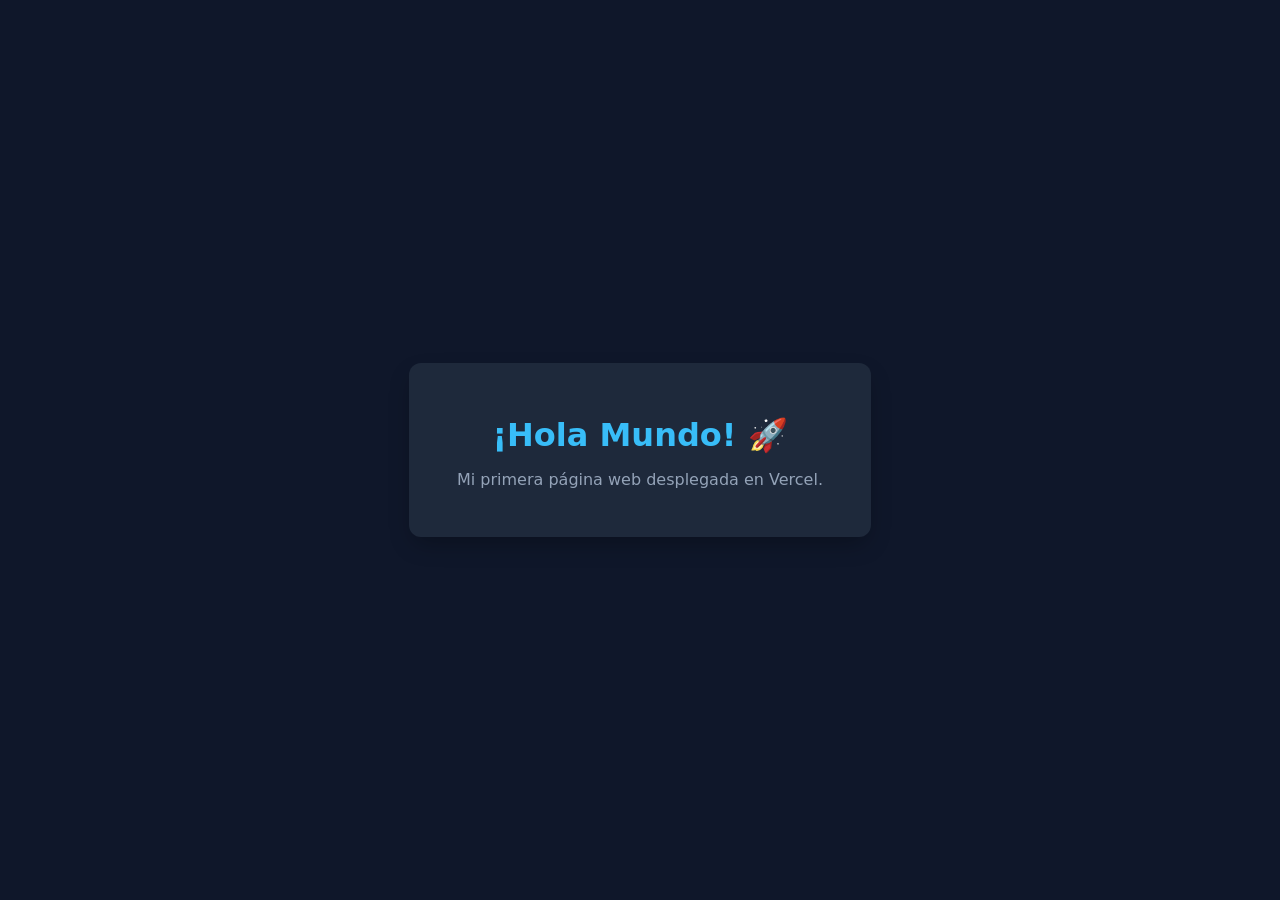
==== index.html @ d6199c5b "Index Add +" ====
<!DOCTYPE html>
<html lang="es">
<head>
    <meta charset="UTF-8">
    <meta name="viewport" content="width=device-width, initial-scale=1.0">
    <title>Mi Primer Hola Mundo</title>
    <style>
        body {
            font-family: system-ui, -apple-system, sans-serif;
            background-color: #0f172a;
            color: #f8fafc;
            display: flex;
            justify-content: center;
            align-items: center;
            height: 100vh;
            margin: 0;
        }
        .card {
            background-color: #1e293b;
            padding: 2rem 3rem;
            border-radius: 12px;
            box-shadow: 0 10px 25px -5px rgba(0, 0, 0, 0.3);
            text-align: center;
        }
        h1 {
            color: #38bdf8;
            margin-bottom: 0.5rem;
        }
        p {
            color: #94a3b8;
        }
    </style>
</head>
<body>
    <div class="card">
        <h1>¡Hola Mundo! 🚀</h1>
        <p>Mi primera página web desplegada en Vercel.</p>
    </div>
</body>
</html>
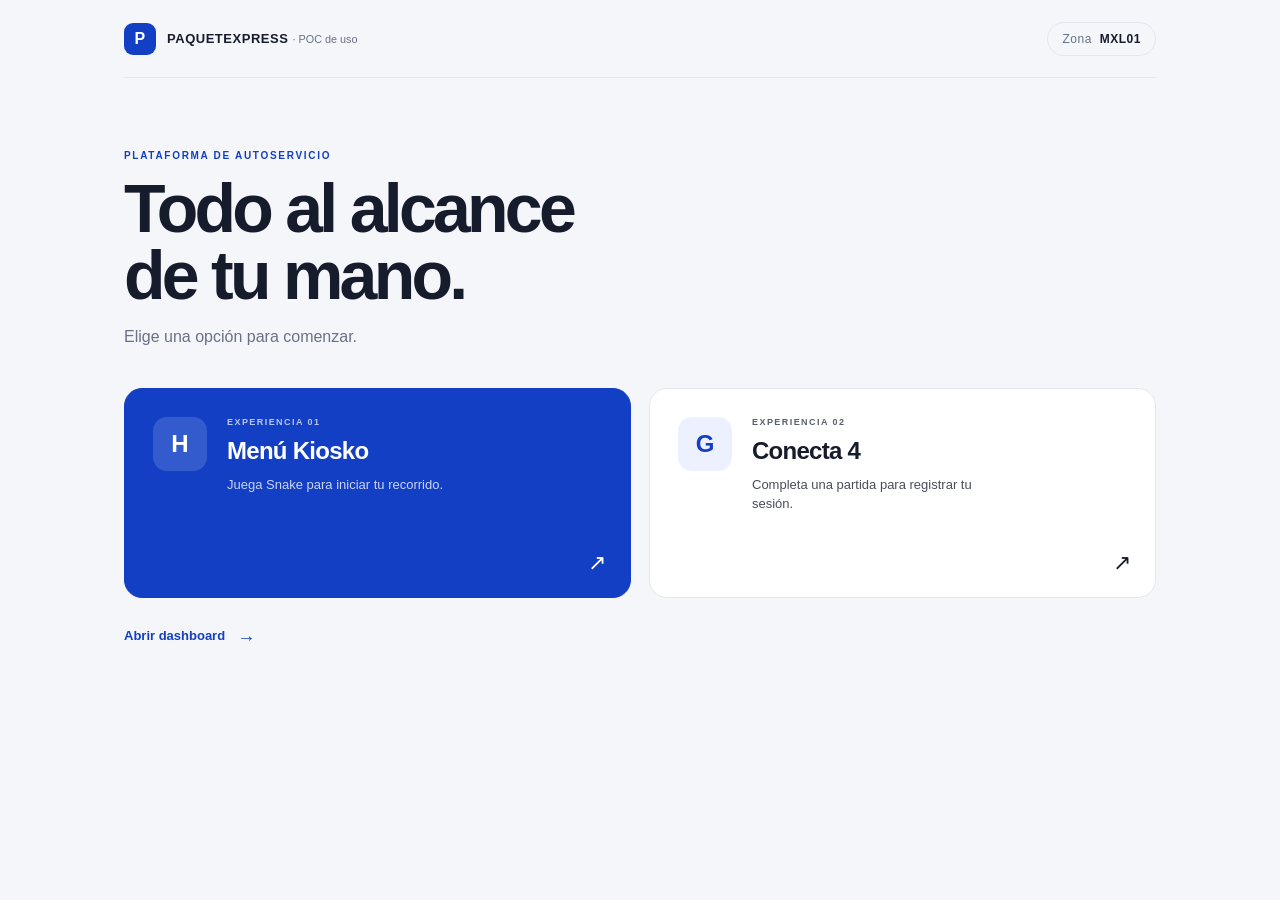
==== commit b68381de: "Add kiosk metrics proof of concept" ====
--- a/index.html
+++ b/index.html
@@ -1,40 +1,8 @@
-<!DOCTYPE html>
-<html lang="es">
-<head>
-    <meta charset="UTF-8">
-    <meta name="viewport" content="width=device-width, initial-scale=1.0">
-    <title>Mi Primer Hola Mundo</title>
-    <style>
-        body {
-            font-family: system-ui, -apple-system, sans-serif;
-            background-color: #0f172a;
-            color: #f8fafc;
-            display: flex;
-            justify-content: center;
-            align-items: center;
-            height: 100vh;
-            margin: 0;
-        }
-        .card {
-            background-color: #1e293b;
-            padding: 2rem 3rem;
-            border-radius: 12px;
-            box-shadow: 0 10px 25px -5px rgba(0, 0, 0, 0.3);
-            text-align: center;
-        }
-        h1 {
-            color: #38bdf8;
-            margin-bottom: 0.5rem;
-        }
-        p {
-            color: #94a3b8;
-        }
-    </style>
-</head>
-<body>
-    <div class="card">
-        <h1>¡Hola Mundo! 🚀</h1>
-        <p>Mi primera página web desplegada en Vercel.</p>
-    </div>
-</body>
-</html>+<!doctype html>
+<html lang="es"><head><meta charset="utf-8"><meta name="viewport" content="width=device-width,initial-scale=1"><title>Kiosko | POC</title><link rel="stylesheet" href="styles.css"></head>
+<body><div class="shell"><header class="top"><div class="brand"><span class="brand-mark">P</span><span>PAQUETEXPRESS <small>· POC de uso</small></span></div><span class="zone-pill">Zona <b id="zoneLabel">MXL01</b></span></header>
+<main><section id="home" class="view active"><div class="intro"><p class="eyebrow">PLATAFORMA DE AUTOSERVICIO</p><h1>Todo al alcance<br>de tu mano.</h1><p>Elige una opción para comenzar.</p></div><div class="choice-grid"><button class="choice hcm" data-platform="HCM"><span class="choice-icon">H</span><span class="choice-copy"><small>EXPERIENCIA 01</small><strong>Menú Kiosko</strong><span>Juega Snake para iniciar tu recorrido.</span></span><span class="arrow">↗</span></button><button class="choice gca" data-platform="GCA"><span class="choice-icon">G</span><span class="choice-copy"><small>EXPERIENCIA 02</small><strong>Conecta 4</strong><span>Completa una partida para registrar tu sesión.</span></span><span class="arrow">↗</span></button></div><a class="dashboard-link" href="dashboard.html">Abrir dashboard <span>→</span></a></section>
+<section id="gameView" class="view"><button id="backHome" class="back">← Volver al menú</button><div class="game-heading"><div><p class="eyebrow" id="gameEyebrow">HCM</p><h2 id="gameTitle">Snake</h2></div><div class="session-chip">Sesión <b id="elapsed">00:00</b></div></div><div class="game-layout"><div class="board-wrap"><canvas id="gameCanvas" width="480" height="360" aria-label="Área del juego"></canvas><div class="mobile-controls"><button data-dir="up">↑</button><div><button data-dir="left">←</button><button data-dir="down">↓</button><button data-dir="right">→</button></div></div></div><aside class="game-side"><h3 id="sideTitle">Snake</h3><p id="gameHelp">Usa las flechas o WASD. Come los puntos y evita chocar. La sesión termina cuando pierdes.</p><div class="score-box"><span>PUNTOS</span><b id="score">0</b></div><button id="restart" class="secondary-btn">Reiniciar partida</button><p class="privacy-note">Tu ID solo sirve para identificar el registro de la sesión.</p></aside></div></section>
+<section id="resultView" class="view"><div class="result-card"><div class="result-check">✓</div><p class="eyebrow">SESIÓN COMPLETADA</p><h2>¡Gracias por jugar!</h2><p>Tu sesión duró <strong id="finalDuration">—</strong>.</p><p class="capture-note">Esto no lo ve el usuario, solo se captura.</p><pre id="jsonResult"></pre><button id="toHome" class="primary-btn">Volver al menú</button></div></section></main>
+</div><dialog id="idDialog"><form method="dialog" id="idForm"><button class="dialog-close" value="cancel" aria-label="Cerrar">×</button><p class="eyebrow" id="dialogPlatform">INICIAR</p><h2>Ingresa tu ID</h2><p>Solo lo usaremos para identificar esta sesión.</p><label for="userId">ID de usuario</label><input id="userId" name="userId" autocomplete="off" required maxlength="40" placeholder="Ej. 57649"><button class="primary-btn" value="start">Empezar a jugar</button></form></dialog>
+<script src="app.js"></script></body></html>
--- a/styles.css
+++ b/styles.css
@@ -0,0 +1,2 @@
+:root{--blue:#123fc4;--ink:#171c2d;--muted:#697184;--paper:#f5f6fa;--line:#e4e7ef;--lime:#c7f36b}*{box-sizing:border-box}body{margin:0;background:var(--paper);color:var(--ink);font-family:Inter,"Segoe UI",Arial,sans-serif;min-height:100vh}.shell{max-width:1100px;margin:auto;padding:0 34px}.top{height:78px;display:flex;align-items:center;justify-content:space-between;border-bottom:1px solid var(--line);font-size:13px;font-weight:800;letter-spacing:.04em}.brand{display:flex;gap:11px;align-items:center}.brand-mark{height:32px;width:32px;display:grid;place-items:center;background:var(--blue);color:white;border-radius:9px;font-size:16px}.brand small{font-weight:500;color:var(--muted);letter-spacing:0}.zone-pill{border:1px solid var(--line);border-radius:30px;padding:9px 14px;color:var(--muted);font-size:12px;font-weight:500}.zone-pill b{color:var(--ink);margin-left:4px}.view{display:none}.view.active{display:block}#home{padding:72px 0}.intro{margin-bottom:42px}.eyebrow{color:var(--blue);font-size:10px;font-weight:800;letter-spacing:.17em;margin:0 0 14px}.intro h1{font-size:clamp(42px,6vw,68px);line-height:.99;letter-spacing:-.055em;margin:0 0 18px}.intro>p:last-child{color:var(--muted);font-size:16px}.choice-grid{display:grid;grid-template-columns:1fr 1fr;gap:18px}.choice{position:relative;text-align:left;min-height:210px;padding:28px;border:1px solid var(--line);border-radius:18px;display:flex;align-items:flex-start;gap:20px;cursor:pointer;transition:.2s;background:white;color:var(--ink)}.choice:hover{transform:translateY(-4px);box-shadow:0 16px 36px #202d5718}.choice.hcm{background:var(--blue);color:white;border-color:var(--blue)}.choice.gca{background:#fff}.choice-icon{width:54px;height:54px;display:grid;place-items:center;background:#ffffff25;border-radius:14px;font-size:24px;font-weight:800}.gca .choice-icon{background:#edf1ff;color:var(--blue)}.choice-copy{display:grid;gap:10px}.choice-copy small{font-size:9px;letter-spacing:.16em;opacity:.7;font-weight:700}.choice-copy strong{font-size:24px;letter-spacing:-.03em}.choice-copy>span{font-size:13px;opacity:.78;max-width:240px;line-height:1.5}.arrow{position:absolute;right:24px;bottom:21px;font-size:22px}.dashboard-link{display:inline-flex;gap:12px;margin-top:30px;color:var(--blue);font-size:13px;text-decoration:none;font-weight:700}.dashboard-link span{font-size:18px}.back{border:0;background:none;color:var(--muted);padding:24px 0;cursor:pointer;font:inherit;font-size:13px}.game-heading{display:flex;align-items:center;justify-content:space-between;margin:8px 0 24px}.game-heading h2{margin:0;font-size:36px;letter-spacing:-.04em}.session-chip{background:white;border:1px solid var(--line);border-radius:30px;padding:10px 15px;color:var(--muted);font-size:12px}.session-chip b{font-variant-numeric:tabular-nums;color:var(--ink);margin-left:6px}.game-layout{display:grid;grid-template-columns:minmax(0,2fr) minmax(220px,1fr);gap:18px}.board-wrap,.game-side{background:#fff;border:1px solid var(--line);border-radius:18px;padding:20px}.board-wrap{display:grid;place-items:center;background:#10182b;min-height:400px}canvas{width:min(100%,480px);height:auto;border-radius:9px}.game-side h3{margin:4px 0 12px}.game-side>p{font-size:13px;color:var(--muted);line-height:1.65}.score-box{margin:22px 0;padding:16px;background:#f4f6fb;border-radius:12px;display:flex;justify-content:space-between;align-items:center}.score-box span{font-size:10px;letter-spacing:.12em;color:var(--muted);font-weight:700}.score-box b{font-size:24px}.secondary-btn,.primary-btn{border:0;background:var(--blue);color:white;padding:13px 18px;border-radius:10px;font-weight:700;cursor:pointer}.secondary-btn{width:100%;background:#edf1ff;color:var(--blue)}.privacy-note{font-size:11px!important;margin-top:22px}.mobile-controls{display:none}.result-card{max-width:560px;margin:66px auto;background:#fff;border:1px solid var(--line);border-radius:20px;padding:36px}.result-card h2{font-size:34px;letter-spacing:-.04em;margin:0 0 12px}.result-card>p:not(.eyebrow){color:var(--muted)}.result-card>p strong{color:var(--ink)}.capture-note{font-size:12px;background:#f4f6fb;padding:12px;border-radius:9px;margin-top:24px}pre{white-space:pre-wrap;overflow-wrap:anywhere;background:#111a2d;color:#d9e5ff;border-radius:12px;padding:18px;font-size:12px;line-height:1.55;margin:12px 0 20px}.result-check{width:42px;height:42px;border-radius:50%;display:grid;place-items:center;background:var(--lime);font-size:22px;font-weight:800;margin-bottom:24px}dialog{border:0;border-radius:18px;width:min(430px,calc(100% - 32px));padding:0;box-shadow:0 25px 80px #10182b40}dialog::backdrop{background:#11182c88;backdrop-filter:blur(3px)}#idForm{position:relative;padding:34px}#idForm h2{margin:0 0 10px;font-size:30px;letter-spacing:-.04em}#idForm>p:not(.eyebrow){color:var(--muted);font-size:14px;margin-bottom:24px}#idForm label{display:block;font-weight:700;font-size:12px;margin-bottom:8px}#idForm input{width:100%;padding:14px;border:1px solid #cfd4e0;border-radius:9px;font:inherit;margin-bottom:16px;outline-color:var(--blue)}#idForm .primary-btn{width:100%}.dialog-close{position:absolute;right:15px;top:12px;border:0;background:none;font-size:25px;color:var(--muted);cursor:pointer}@media(max-width:700px){.shell{padding:0 19px}.top{height:66px}.choice-grid{grid-template-columns:1fr}.choice{min-height:160px;padding:23px}.intro{margin:48px 0 32px}.game-layout{grid-template-columns:1fr}.board-wrap{min-height:auto;padding:12px}.game-side{padding:18px}.game-heading h2{font-size:30px}.mobile-controls{display:grid;justify-items:center;gap:5px;margin-top:12px}.mobile-controls div{display:flex;gap:5px}.mobile-controls button{width:44px;height:40px;border:0;border-radius:9px;background:#ffffff20;color:#fff;font-size:20px}.result-card{margin:30px auto;padding:25px}}
+.dash{padding:54px 0 48px}.dash-head{display:flex;justify-content:space-between;align-items:end;margin-bottom:28px}.dash-head h1{font-size:42px;letter-spacing:-.05em;margin:0 0 8px}.dash-head>div>p:last-child{font-size:14px;color:var(--muted)}.filter-label{font-size:9px;letter-spacing:.13em;color:var(--muted);font-weight:800}.filter-label select{display:block;margin-top:7px;padding:11px 38px 11px 13px;border:1px solid var(--line);border-radius:9px;background:white;font:inherit;color:var(--ink)}.kpis{display:grid;grid-template-columns:repeat(4,1fr);gap:12px;margin-bottom:16px}.kpis article{background:white;border:1px solid var(--line);border-radius:14px;padding:19px;display:grid;gap:11px}.kpis article span{font-size:9px;letter-spacing:.1em;font-weight:800;color:var(--muted)}.kpis article b{font-size:29px;letter-spacing:-.04em}.kpis article small{font-size:11px;color:var(--muted)}.panel{padding:22px;background:#fff;border:1px solid var(--line);border-radius:15px;margin:14px 0}.panel-heading{display:flex;justify-content:space-between;align-items:center;margin-bottom:20px}.panel-heading .eyebrow{margin-bottom:6px}.panel-heading h2{margin:0;font-size:19px;letter-spacing:-.03em}.unit{font-size:11px;color:var(--muted)}.chart{display:flex;align-items:end;gap:10px;min-height:230px;overflow:auto;border-bottom:1px solid var(--line);padding:15px 4px 0}.month-group{min-width:110px;flex:1;display:grid;grid-template-columns:repeat(var(--series),1fr);align-items:end;gap:4px;height:200px;position:relative}.bar{border-radius:5px 5px 0 0;min-height:2px;position:relative;background:var(--bar)}.bar:hover:after{content:attr(data-tip);position:absolute;bottom:calc(100% + 5px);left:50%;transform:translateX(-50%);white-space:nowrap;background:#10182b;color:white;padding:5px 7px;border-radius:5px;font-size:10px;z-index:2}.month-label{text-align:center;color:var(--muted);font-size:10px;margin:8px 0 0}.chart-item{min-width:110px}.legend{display:flex;gap:15px;flex-wrap:wrap;margin-top:14px}.legend span{font-size:10px;color:var(--muted);display:flex;gap:6px;align-items:center}.legend i{width:8px;height:8px;border-radius:50%;display:inline-block}.table-wrap{overflow-x:auto}table{width:100%;border-collapse:collapse;text-align:left;white-space:nowrap}th{font-size:9px;letter-spacing:.09em;color:var(--muted);padding:10px;border-bottom:1px solid var(--line)}td{font-size:12px;padding:12px 10px;border-bottom:1px solid #eef0f5}tbody tr:last-child td{border:0}.tag{font-size:9px;font-weight:800;border-radius:20px;padding:5px 8px;background:#edf1ff;color:var(--blue)}.footnote{font-size:11px;line-height:1.6;color:var(--muted);margin:18px 2px}.load-error{background:#fff1e8;color:#86400f;padding:13px;border-radius:10px;margin-bottom:15px;font-size:13px}@media(max-width:760px){.dash{padding-top:36px}.dash-head{display:block}.filter-label{display:block;margin:22px 0}.filter-label select{width:100%}.kpis{grid-template-columns:1fr 1fr}.kpis article{padding:14px}.kpis article b{font-size:24px}.panel{padding:15px}.dash-head h1{font-size:35px}}
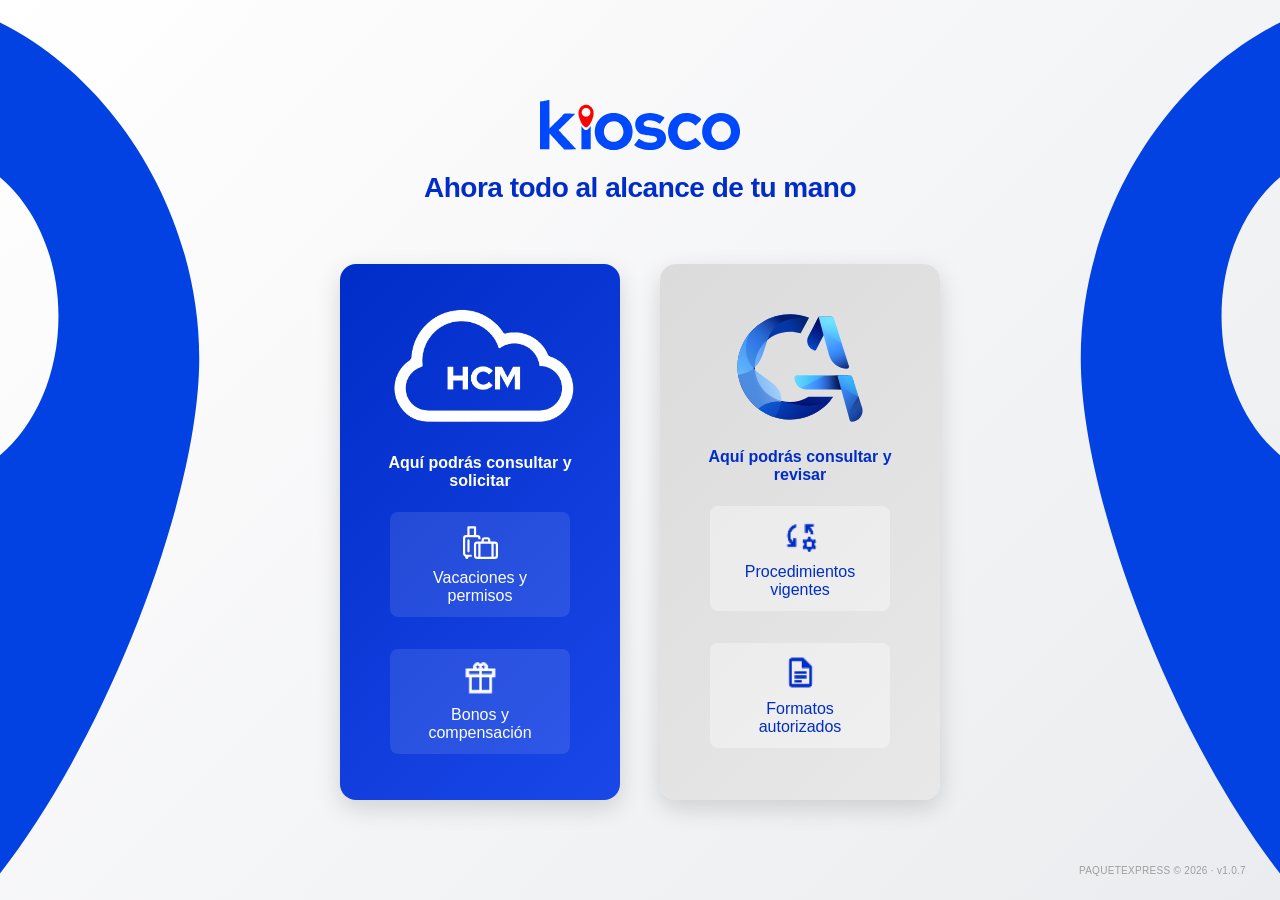
==== commit 71dc28ae: "Restore original kiosk menu and move dashboard route" ====
--- a/index.html
+++ b/index.html
@@ -1,8 +1,485 @@
-<!doctype html>
-<html lang="es"><head><meta charset="utf-8"><meta name="viewport" content="width=device-width,initial-scale=1"><title>Kiosko | POC</title><link rel="stylesheet" href="styles.css"></head>
-<body><div class="shell"><header class="top"><div class="brand"><span class="brand-mark">P</span><span>PAQUETEXPRESS <small>· POC de uso</small></span></div><span class="zone-pill">Zona <b id="zoneLabel">MXL01</b></span></header>
-<main><section id="home" class="view active"><div class="intro"><p class="eyebrow">PLATAFORMA DE AUTOSERVICIO</p><h1>Todo al alcance<br>de tu mano.</h1><p>Elige una opción para comenzar.</p></div><div class="choice-grid"><button class="choice hcm" data-platform="HCM"><span class="choice-icon">H</span><span class="choice-copy"><small>EXPERIENCIA 01</small><strong>Menú Kiosko</strong><span>Juega Snake para iniciar tu recorrido.</span></span><span class="arrow">↗</span></button><button class="choice gca" data-platform="GCA"><span class="choice-icon">G</span><span class="choice-copy"><small>EXPERIENCIA 02</small><strong>Conecta 4</strong><span>Completa una partida para registrar tu sesión.</span></span><span class="arrow">↗</span></button></div><a class="dashboard-link" href="dashboard.html">Abrir dashboard <span>→</span></a></section>
-<section id="gameView" class="view"><button id="backHome" class="back">← Volver al menú</button><div class="game-heading"><div><p class="eyebrow" id="gameEyebrow">HCM</p><h2 id="gameTitle">Snake</h2></div><div class="session-chip">Sesión <b id="elapsed">00:00</b></div></div><div class="game-layout"><div class="board-wrap"><canvas id="gameCanvas" width="480" height="360" aria-label="Área del juego"></canvas><div class="mobile-controls"><button data-dir="up">↑</button><div><button data-dir="left">←</button><button data-dir="down">↓</button><button data-dir="right">→</button></div></div></div><aside class="game-side"><h3 id="sideTitle">Snake</h3><p id="gameHelp">Usa las flechas o WASD. Come los puntos y evita chocar. La sesión termina cuando pierdes.</p><div class="score-box"><span>PUNTOS</span><b id="score">0</b></div><button id="restart" class="secondary-btn">Reiniciar partida</button><p class="privacy-note">Tu ID solo sirve para identificar el registro de la sesión.</p></aside></div></section>
-<section id="resultView" class="view"><div class="result-card"><div class="result-check">✓</div><p class="eyebrow">SESIÓN COMPLETADA</p><h2>¡Gracias por jugar!</h2><p>Tu sesión duró <strong id="finalDuration">—</strong>.</p><p class="capture-note">Esto no lo ve el usuario, solo se captura.</p><pre id="jsonResult"></pre><button id="toHome" class="primary-btn">Volver al menú</button></div></section></main>
-</div><dialog id="idDialog"><form method="dialog" id="idForm"><button class="dialog-close" value="cancel" aria-label="Cerrar">×</button><p class="eyebrow" id="dialogPlatform">INICIAR</p><h2>Ingresa tu ID</h2><p>Solo lo usaremos para identificar esta sesión.</p><label for="userId">ID de usuario</label><input id="userId" name="userId" autocomplete="off" required maxlength="40" placeholder="Ej. 57649"><button class="primary-btn" value="start">Empezar a jugar</button></form></dialog>
-<script src="app.js"></script></body></html>
+<!DOCTYPE html>
+<html lang="es">
+<head>
+  <meta charset="UTF-8">
+  <meta name="viewport" content="width=device-width, initial-scale=1.0">
+  <meta name="description" content="Kiosco - Acceso a plataformas de recursos humanos y gestión">
+  <title>Kiosco</title>
+  <style>
+    * {
+      margin: 0;
+      padding: 0;
+      box-sizing: border-box;
+    }
+
+    html, body {
+      height: 100%;
+      font-family: 'Segoe UI', sans-serif;
+    }
+
+    body {
+      color: #1e1e1e;
+      overflow: hidden;
+    }
+
+    .background {
+      position: fixed;
+      top: 0;
+      left: 0;
+      width: 100%;
+      height: 100%;
+      background:
+        url("data:image/svg+xml,%3Csvg id='Capa_1' data-name='Capa 1' xmlns='http://www.w3.org/2000/svg' viewBox='0 0 65.6 276.21'%3E%3Cpath fill='%230241e2' d='M64.14,140.98c-11.68-8.85-19.53-25.22-19.53-43.95s7.85-35.1,19.53-43.95V6.14C27.17,23.67,1.46,66.15,1.46,109.96s29.46,118.88,62.68,160.11v-129.09Z'/%3E%3Cpath fill='transparent' d='M64.14,53.08c-11.68,8.85-19.53,25.22-19.53-43.95s7.85-35.1,19.53,43.95V53.08Z'/%3E%3C/svg%3E") no-repeat calc(100% + 10px) center,
+        url("data:image/svg+xml,%3Csvg id='Capa_2' data-name='Capa 2' xmlns='http://www.w3.org/2000/svg' viewBox='0 0 65.6 276.21'%3E%3Cg transform='scale(-1,1) translate(-65.6,0)'%3E%3Cpath fill='%230241e2' d='M64.14,140.98c-11.68-8.85-19.53-25.22-19.53-43.95s7.85-35.1,19.53-43.95V6.14C27.17,23.67,1.46,66.15,1.46,109.96s29.46,118.88,62.68,160.11v-129.09Z'/%3E%3Cpath fill='transparent' d='M64.14,53.08c-11.68,8.85-19.53,25.22-19.53,43.95s7.85,35.1,19.53,43.95V53.08Z'/%3E%3C/g%3E%3C/svg%3E") no-repeat calc(0% - 10px) center,
+        linear-gradient(135deg, #ffffff 0%, #ebecef 100%);
+          z-index: -1;
+
+    }
+
+    .container {
+      position: relative;
+      display: flex;
+      flex-direction: column;
+      align-items: center;
+      justify-content: center;
+      height: 100%;
+      padding: 20px;
+      text-align: center;
+    }
+
+    header {
+      margin-bottom: 50px;
+      color: white;
+      animation: slideDown 0.6s ease-out;
+    }
+
+    .logo {
+      width: 140px;
+      height: auto;
+      margin-bottom: 20px;
+      filter: drop-shadow(0 4px 8px rgba(0, 0, 0, 0.2));
+    }
+
+    header h1 {
+      font-size: 28px;
+      font-weight: 600;
+      margin-bottom: 10px;
+      letter-spacing: -0.5px;
+    }
+
+    header p {
+      font-size: 16px;
+      opacity: 0.95;
+      font-weight: 300;
+    }
+
+    .menu {
+      display: flex;
+      gap: 40px;
+      justify-content: center;
+      flex-wrap: wrap;
+      animation: fadeIn 0.8s ease-out 0.2s both;
+    }
+
+    .card {
+      background: #DBDBDB;
+      border-radius: 16px;
+      padding: 40px 30px;
+      width: 280px;
+      text-decoration: none;
+      color: #000;
+      box-shadow: 0 8px 24px rgba(0, 0, 0, 0.15);
+      transition: all 0.3s cubic-bezier(0.4, 0, 0.2, 1);
+      cursor: pointer;
+      border: none;
+      display: flex;
+      flex-direction: column;
+      align-items: center;
+    }
+
+    .card:hover {
+      transform: translateY(-8px);
+      box-shadow: 0 12px 32px rgba(0, 0, 0, 0.2);
+    }
+
+    .card:active {
+      transform: translateY(-4px);
+    }
+
+    .card-icon {
+      font-size: 48px;
+      margin-bottom: 16px;
+      display: block;
+    }
+
+    .card h2 {
+      font-size: 24px;
+      margin-bottom: 12px;
+      font-weight: 600;
+    }
+
+    .card p {
+      font-size: 14px;
+      color: #666;
+      margin-bottom: 16px;
+      line-height: 1.5;
+    }
+
+    .card ul {
+      list-style: none;
+      text-align: left;
+      align-self: center;
+      width: 100%;
+      display: flex;
+      justify-content: center;
+      gap: 20px;
+      flex-wrap: wrap;
+    }
+
+    .card li {
+      font-size: 13px;
+      color: #002DC7;
+      margin: 6px 0;
+      padding-left: 0;
+      position: relative;
+      display: flex;
+      flex-direction: column;
+      align-items: center;
+      text-align: center;
+    }
+
+    .card li img {
+      margin-bottom: 4px;
+    }
+
+    /* Normalize list icons and labels inside cards */
+    .card .inline-item {
+      display: flex;
+      align-items: center;
+      gap: 10px;
+      justify-content: center;
+      padding: 12px 20px;
+      border-radius: 8px;
+      transition: all 0.3s cubic-bezier(0.4, 0, 0.2, 1);
+      cursor: pointer;
+      background: rgba(255, 255, 255, 0.1);
+      width: 180px;
+      min-height: 60px;
+    }
+
+    .card .inline-item:hover {
+      background: rgba(255, 255, 255, 0.2);
+      transform: translateY(-2px);
+    }
+
+    .card .inline-item:active {
+      transform: translateY(0);
+      background: rgba(255, 255, 255, 0.15);
+    }
+
+    .card .inline-item img {
+      width: 35px;
+      height: 35px;
+      object-fit: contain;
+      margin: 0;
+      filter: none;
+    }
+
+    .card .inline-item span {
+      font-size: 16px;
+      color: inherit;
+      display: inline-block;
+      vertical-align: middle;
+    }
+
+    .card .inline-item img.icon-white {
+      filter: brightness(0) invert(1);
+    }
+
+    .card li::before {
+
+      position: absolute;
+      left: 0;
+      color: #667eea;
+      font-weight: bold;
+    }
+
+    .hcm {
+      background: linear-gradient(135deg, #002DC7 0%, #1a47e8 100%);
+      color: white;
+    }
+
+    .hcm h2,
+    .hcm p,
+    .hcm li {
+      color: white;
+    }
+
+
+
+    .ga {
+      background: linear-gradient(135deg, #DBDBDB 0%, #e8e8e8 100%);
+    }
+
+    /* Solid white background for GCA card buttons */
+    .ga .inline-item {
+      background: rgba(255, 255, 255, 0.35);
+    }
+
+    .ga .inline-item:hover {
+      background: rgba(255, 255, 255, 0.5);
+    }
+
+    .ga .inline-item:active {
+      background: rgba(255, 255, 255, 0.4);
+    }
+
+    footer {
+      position: fixed;
+      bottom: 20px;
+      left: 0;
+      right: 0;
+      width: 90%;
+      max-width: 600px;
+      margin: 0 auto;
+      animation: slideUp 0.6s ease-out 0.4s both;
+      z-index: 100;
+    }
+
+    .alert {
+      background: rgba(255, 79, 79, 0.9);
+      text-align: center;
+      color: white;
+      padding: 14px 20px;
+      border-radius: 10px;
+      font-size: 13px;
+      font-weight: 500;
+      backdrop-filter: blur(10px);
+      box-shadow: 0 4px 12px rgba(255, 79, 79, 0.3);
+    }
+
+    @keyframes slideDown {
+      from {
+        opacity: 0;
+        transform: translateY(-20px);
+      }
+      to {
+        opacity: 1;
+        transform: translateY(0);
+      }
+    }
+
+    @keyframes slideUp {
+      from {
+        opacity: 0;
+        transform: translateY(20px);
+      }
+      to {
+        opacity: 1;
+        transform: translateY(0);
+      }
+    }
+
+    @keyframes fadeIn {
+      from {
+        opacity: 0;
+      }
+      to {
+        opacity: 1;
+      }
+    }
+
+    .my-svg-image {
+      margin-top: 20px;
+      width: 200px;
+      height: 200px;
+      background-image: url("data:image/svg+xml,%3Csvg xmlns='http://www.w3.org/2000/svg' viewBox='0 0 100 100'%3E%3Cpolygon points='50,10 61,40 92,40 67,60 79,90 50,70 21,90 33,60 8,40 39,40' fill='%23FFD700' stroke='%23FFA500' stroke-width='2'/%3E%3C/svg%3E");
+      background-repeat: no-repeat;
+      background-size: contain;
+      background-position: center;
+    }
+
+    @media (max-width: 768px) {
+      .menu {
+        flex-direction: column;
+        gap: 24px;
+      }
+
+      .card {
+        width: 100%;
+        max-width: 320px;
+      }
+
+      header h1 {
+        font-size: 24px;
+      }
+
+      header p {
+        font-size: 14px;
+      }
+
+      .container {
+        padding-bottom: 120px;
+      }
+
+      footer {
+        max-width: 600px;
+        margin: 0 auto;
+
+      }
+    }
+
+    @media (prefers-reduced-motion: reduce) {
+      * {
+        animation-duration: 0.01ms !important;
+        animation-iteration-count: 1 !important;
+        transition-duration: 0.01ms !important;
+      }
+
+    }
+
+/* ===== VERSION BADGE (ENHANCED) ===== */
+  #app-version {
+    position: fixed;
+    bottom: 16px;
+    right: 20px;
+
+    padding: 8px 14px;
+    border-radius: 12px;
+
+    font-size: 10px;
+    font-family: 'Segoe UI', sans-serif;
+    font-weight: 500;
+    letter-spacing: 0.3px;
+
+    color: #9e9e9e;
+
+    white-space: nowrap;
+
+    user-select: none;
+    pointer-events: none;
+    z-index: 999;
+
+    animation: fadeInVersion 0.6s ease-out;
+  }
+
+    #app-version .brand {
+      font-weight: 600;
+      letter-spacing: 0.5px;
+      color: #002DC7;
+    }
+
+    #app-version .meta {
+      font-size: 10px;
+      opacity: 0.7;
+    }
+
+    @keyframes fadeInVersion {
+      from {
+        opacity: 0;
+        transform: translateY(6px);
+      }
+      to {
+        opacity: 1;
+        transform: translateY(0);
+      }
+    }
+
+  </style>
+</head>
+<body>
+  <div class="background"></div>
+  <div class="container">
+    <header>
+
+      <div >
+        <img src="./assets/recurso9.svg" style="width: 200px; height: 50px;" />
+        <br></br>
+        <h1 style="color: #002DC7;"> Ahora todo al alcance de tu mano</h1>
+
+      </div>
+    </header>
+
+    <main class="menu">
+      <a href="https://egoi.fa.us2.oraclecloud.com/hcmUI/faces/FuseOverview?fnd=<cleaned_value>" class="card hcm" data-platform="hcm">
+        <img src="./assets/hcm_logo_blanco.png" alt="HCM Icon" class="card-icon" style="width:248px; height:128;" />
+
+        <h4>Aquí podrás consultar y solicitar</h4>
+        <p></p>
+        <ul>
+          <!--
+          <li>
+            <img src="./assets/nomina.png" alt="Nomina Logo" style= vertical-align:middle; margin-right:8px;" />
+            Nomina
+          <li>
+            <img src="./assets/permisos.png" alt="Permisos Logo" style=vertical-align:middle; margin-right:8px;" />
+            Permisos
+          </li>
+          -->
+          <li class="inline-item" data-href="https://egoi.fa.us2.oraclecloud.com/fscmUI/redwood/absences/manage-absences/view-add-absences?invokedFromLandingPage=true">
+            <img src="./assets/luggage.svg" alt="Vacaciones Logo" class="icon-white" />
+            <span>Vacaciones y <br>permisos</br></span>
+          </li>
+
+
+          <li class="inline-item" data-href="https://egoi.fa.us2.oraclecloud.com/hcmUI/faces/FuseOverview?fnd=<cleaned_value>" data-autoclick="me_personal_compensation">
+            <img src="./assets/bonos.png" alt="Bonos Logo" />
+            <span>Bonos y <br>compensación</br></span>
+          </li>
+
+
+        </ul>
+      </a>
+
+      <a href="https://gca.paquetexpress.com.mx/softexpert/login" class="card ga" data-platform="gca">
+        <img src="./assets/GCA-Icono SVG.svg" alt="GCA-Icono" class="card-icon" style="width:128px; height: 128px;" />
+
+
+        <h4 style="color: #002DC7;">Aquí podrás consultar y revisar</h4>
+        <p></p>
+        <ul>
+          <li class="inline-item">
+            <img src="./assets/procedimientos.png" alt="Procedimientos Logo" />
+            <span>Procedimientos <br>vigentes</br></span>
+          </li>
+          <li class="inline-item">
+            <img src="./assets/formatos.png" alt="Formatos Logo" />
+            <span>Formatos <br>autorizados</br></span>
+          </li>
+        </ul>
+      </a>
+    </main>
+  </div>
+
+<div id="app-version">
+  PAQUETEXPRESS © 2026 · v1.0.7
+</div>
+
+<dialog id="user-id-dialog" aria-labelledby="user-id-title">
+  <form id="user-id-form">
+    <button type="button" class="dialog-close" aria-label="Cerrar">×</button>
+    <h2 id="user-id-title">Identifícate</h2>
+    <p>Ingresa tu ID para continuar. No se requiere contraseña.</p>
+    <label for="user-id-input">ID de usuario</label>
+    <input id="user-id-input" name="userId" type="text" autocomplete="off" required maxlength="40" placeholder="Ej. 57649">
+    <button class="continue-button" type="submit">Continuar</button>
+  </form>
+</dialog>
+
+<style>
+  #user-id-dialog { width: min(420px, calc(100% - 32px)); border: 0; border-radius: 16px; padding: 0; box-shadow: 0 20px 70px #10182b55; }
+  #user-id-dialog::backdrop { background: #10182b99; backdrop-filter: blur(3px); }
+  #user-id-form { position: relative; display: grid; gap: 12px; padding: 30px; font-family: 'Segoe UI', sans-serif; }
+  #user-id-form h2 { margin: 0; color: #17213b; }
+  #user-id-form p { margin: 0 0 8px; color: #687187; font-size: 14px; }
+  #user-id-form label { font-size: 13px; font-weight: 600; }
+  #user-id-input { width: 100%; padding: 13px; border: 1px solid #cbd1de; border-radius: 8px; font: inherit; }
+  .continue-button { border: 0; border-radius: 8px; padding: 13px; color: white; background: #002dc7; font-weight: 700; cursor: pointer; }
+  .dialog-close { position: absolute; top: 8px; right: 12px; border: 0; background: transparent; color: #687187; font-size: 25px; cursor: pointer; }
+</style>
+
+  <script src="kiosk-id.js"></script>
+  <script src="script.js"></script>
+
+</body>
+</html>
